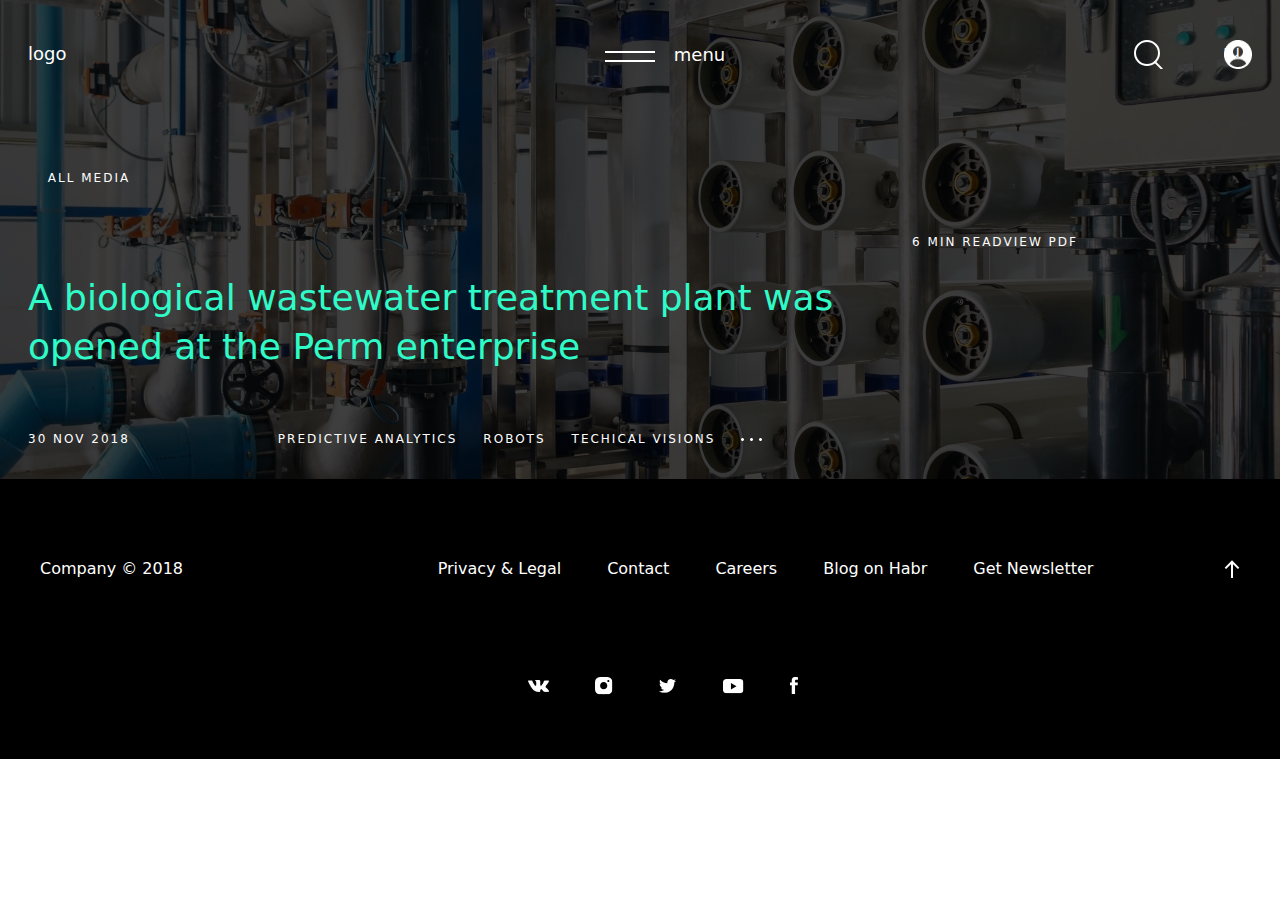
==== src/page2.html @ 797712ee "page2_1" ====
<!DOCTYPE html>
<html lang="en">
<head>
    <meta charset="UTF-8">
    <meta http-equiv="X-UA-Compatible" content="IE=edge">
    <meta name="viewport" content="width=device-width, initial-scale=1.0">
    <title>Page 2</title>
    <link rel="stylesheet" href="style/bootstrap-reboot.min.css">
    <link rel="stylesheet" href="style/style.css">
</head>
<body>
    <header class="header" id="header">
        <!-- <div class="menu_overlay">
            
            <ul class="menu">
                
                <div id="toggle-close" class="menu_text">X</div>
                <li><a href="index.html">Home</a></li>
                <li><a href="index.html">Page 1</a></li>
                <li><a href="index.html">Page 2</a></li>
            </ul>
           
        </div> -->
        <div class="header_container">
            
            <div class="header_wrapper">
                <div class="logo">logo</div>
                <div class="header_menu">
                    
                    <div class="menu_line" ></div>
                    <div id="toggle" class="menu_text">menu</div>

                </div>             
                <div class="header_btn">
                    <img src="icon/search.svg" alt="" class="header_search">
                    <img src="icon/account.png" alt="" class="header_account">
                    
                </div>
               
            </div>
            <div class="header_lang">ru</div>
        </div>
    </header>

    <section class="main_title">
        
        <div class="title_container">
            <div class="title_row">
                <div class="all_media">
                    <img src="icon/back.svg" alt=""> 
                <span>all media</span>    
                </div>
                <div class="time_read">
                        <div class="text_counter">6 min read</div>
                        <div class="view_pdf">view pdf</div>
                    </div>
                
                    <div class="title">
                        <h1>A biological wastewater treatment plant was <br>opened at the Perm enterprise</h1>
                    </div>
                <div class="subtitle">
                    <div class="date_subtitle">30 nov 2018</div>
                    <div class="descr_subtitle">
                        <div class="category_subtitle"><div class="category_item">Predictive analytics</div>
                        <div class="category_item">robots</div>
                        <div class="category_item">techical visions</div>
                        <div class="category_item">
                            <img src="icon/Oval (1).png" alt="">
                            <img src="icon/Oval (1).png" alt="">
                            <img src="icon/Oval (1).png" alt="">
                        </div>
                    </div>     
                    </div>
                </div>            
            </div>
        </div>
 </section>


    <footer>
        <div class="container">
            <div class="footer_container">
                <div class="footer_row">
                    <div class="footer_company">Company © 2018</div>
                    <ul class="footer_menu">
                        <li><a href="#"></a>Privacy & Legal</li>
                        <li><a href="#"></a>Contact</li>
                        <li><a href="#"></a>Careers</li>
                        <li><a href="#"></a>Blog on Habr</li>
                        <li><a href="#"></a>Get Newsletter</li>
                    </ul>
                    <div class="up_arrow">
                        <a href="#"><img class="up_arrow" src="icon/up_arrow.svg" alt=""></a>
                    </div>
    
                </div>
                <div class="footer_social">
                    <img src="icon/social/Fill 1.png" alt="">
                    <img src="icon/social/inst.svg"alt="">
                    <img src="icon/social/twitter.svg" alt="">
                    <img src="icon/social/youtube.svg" alt="">
                    <img src="icon/social/facebook.svg" alt="">
                </div>
            </div>
            

        </div>
    </footer>

    <script src="https://code.jquery.com/jquery-3.6.0.min.js" integrity="sha256-/xUj+3OJU5yExlq6GSYGSHk7tPXikynS7ogEvDej/m4=" crossorigin="anonymous"></script>
<script src="js/script.js"></script>

</body>
</html>
---- src/style/style.css ----
@import url('https://fonts.googleapis.com/css2?family=Roboto:ital,wght@0,100;0,300;0,400;0,500;0,700;0,900;1,100;1,300;1,400;1,500;1,700;1,900&display=swap');

* {
    box-sizing: border-box;
    margin: 0;
    padding: 0;
}

body {
    font-family: 'Roboto' sans-serif;
}


.header{ 
    position: relative;
    display: flex;
    flex-wrap: wrap;
    /* background-color: black; */
    color: white;
    padding-top: 40px;

}

.header .logo {
    font-style: normal;
    font-weight: 500;
    font-size: 18px;
    color: #FFFFFF;

}

.header_container {
    width: 1224px;
    margin: 0 auto;
}

.header_wrapper {
    position: relative;
    display: flex;
    justify-content: space-between;
}

.header .header_btn{
    display: flex;
    flex-wrap: wrap;
    max-width: 120px;
    
}

.header .header_lang {
    position: absolute;
    right: 40px;
    top: 40px;
}

.header .menu_overlay {
    position: fixed;
    top: 0;
    bottom: 0;
    left: 0;
    right: 0;
    background-color: rgba(0,0,0,0);
    display: flex;
    justify-content: center;
    align-items: center;
}

.header .menu_overlay.active{
    z-index:4;
	background-color: rgba(0,0,0,1);
}

.header .menu {
    background-color: rgba(0,0,0,1);
    list-style: none;
    width: 100%;
    text-align: center;
    transition: all .5s;
    transform: scale(0);
}


.menu_overlay.active .menu{
    z-index: 5;
	transform: scale(1);	
}

.header .menu li a {
    display: block;
    font-size: 3em;
    font-weight: 700;
    text-decoration: none;
}

.header .header_menu {
    min-width: 120px;
    display: flex;
    justify-content: space-between;
    align-items: center;
    margin-left: 130px;
}



.header .menu_line {
    position:relative;
}

.header .menu_line::after {
    content:"";
    position:absolute;
    border-top:2px solid white;
    width:50px;
    bottom: 2px;
}

.header .menu_line::before {
    content:"";
    position:absolute;
    border-top:2px solid white;
    width:50px;
    margin-top: 5.5px;
    
}

.header .menu_text {
    z-index: 1;
    font-style: normal;
    font-weight: 500;
    font-size: 18px;
    line-height: 21px;
    color: #FFFFFF;
    cursor: pointer;
}

.header .header_btn .header_search {
    padding-right: 61px;
}

.header .header_search {
    display: block;
}

.header .header_account {
    display: block;
}


.promo_container {
    margin: 0 auto;
    max-width: 1224px;
}

.promo {
    padding-top: 134px;
    margin-top: -70px;
    min-height: 660px;
    background-color: black;
}

.promo .row h1 {
    font-style: normal;
    font-weight: normal;
    font-size: 94px;
    color: #FFFFFF;
}

.promo .row {
    display: flex;
    flex-wrap: wrap;
    justify-content: space-between;
    align-items: center;
}

.promo .row .item {
    max-width: 600px;
    max-height: 226px;
    position: relative;
}

.promo .promo_descr{
    padding-left: 120px;
    font-style: normal;
    font-weight: normal;
    font-size: 20px;
    color: #2FFBC8;
}

.promo .promo_subdescr{
    position:absolute;
    top: 58px;
    font-style: normal;
    font-weight: normal;
    font-size: 94px;
    color: #FFFFFF;
    mix-blend-mode: normal;
    opacity: 0.1;
}

.promo span{
    content:"";
    position:absolute;
    border-top:1px solid #2FFBC8;
    width:80px;   
    top: 13px;
}

.container {
    max-width: 1200px;
    margin: 0 auto;
}

.blog .blog_cards {
    display: flex;
    flex-wrap: wrap;
    position: relative;
    bottom: 190px;
}

.blog .blog_card {
    max-width: 399px;
    max-height: 444px;
    margin-top: 48px;
    margin-right: 1px;
}

.blog .blog_card .card_subtitle {
    display: flex;
    margin-top: 24px;
}

.blog .blog_card .card_subtitle .card_date{
    font-style: normal;
    font-weight: 500;
    font-size: 12px;
    letter-spacing: 2px;
    text-transform: uppercase;
    color: #000000;
    mix-blend-mode: normal;
    opacity: 0.5;
    
    margin-right: 26px;
}

.blog .blog_card .card_subtitle .card_category {
    font-style: normal;
    font-weight: 500;
    font-size: 12px;
    letter-spacing: 2px;
    text-transform: uppercase;
    color: #000000;
    mix-blend-mode: normal;
    opacity: 0.5;
    padding-right: 25px;
}

.blog .blog_card .card_title {
    margin-top: 24px;
    font-style: normal;
    font-weight: bold;
    font-size: 16px;    
    color: #121212;
}

.blog .blog_card .card_dots {
    display: flex;
    justify-content: center;
    align-items: center;
    background-image: url('/icon/Oval.png');
}

.blog .blog_card .card_dots:nth-child(2n) {
    display: none;
}

.blog .blog_card .card_dots img{
    margin-right: 4px;
}

footer {
    position: relative;
    min-height: 280px;
    background-color: black;
}

footer .footer_row {
    padding-top: 78px;
    display: flex;
    justify-content: space-between;
    flex-wrap: wrap;
}

footer .footer_company {
    color: white;
}

footer .footer_menu {
    display: flex;
    flex-wrap: wrap;
    margin-left: 46px;
    list-style: none;
    color: white;
}


footer .footer_menu li a{
    margin-left: 46px;
}

footer .footer_social {
    display: flex;
    justify-content: center;
    align-items: center;
    padding-top: 80px;  
}

footer .footer_social img{
    display: block;
    margin-left: 46px;
}

@media screen and (max-width: 550px) {
.header_container {
    padding: 0 20px;
}

.header .header_btn .header_search {
    padding-right: 10px;
}

.header .header_menu {
    margin-left: 75px;
}

.header .header_account {
    padding-right: 10px;
}

.header .header_lang {
    position: absolute;
    right: -17px;
    top: 43px;
}

.container {
    margin-top: 120px;
    padding: 0 20px;
    display: flex;
    justify-content: center;
    align-items: center;
    flex-direction: row;  
}

footer .footer_menu {
    flex-direction: column;
    justify-content: center;
    align-items: center;
    margin: 0;

}

footer .footer_menu ol,ul{
    padding-left: 0;
    margin: 0;

}

footer .footer_row {
    display: block;
    text-align: center;
}

footer .footer_social {
    padding-bottom: 30px;
}

}


/* PAGE2 */

.main_title {
    display: flex;
    flex-wrap: wrap;
    min-height: 480px;
    margin-top: -70px;
    background: url('../img/bg_img.jpg') no-repeat center center/ cover;
    
}

.main_title .all_media {
    padding-top: 170px;

    font-style: normal;
    font-weight: 500;
    font-size: 12px;
    text-transform: uppercase;
    letter-spacing: 2px;
    color: #FFFFFF;
}

.main_title .all_media img {
    position: relative;
    left: -52px
}

.main_title .time_read {
    display: flex;
    justify-content: flex-end;
    padding-top: 46px;
    margin-right: 174px;
    color: white;
    font-style: normal;
    font-weight: 500;
    font-size: 12px;
    letter-spacing: 2px;
    text-transform: uppercase;


}

.main_title .title {
    display: flex;
    flex-wrap: wrap;
    color: white;
    padding-top: 22px;
}

.main_title .title h1 {

    font-style: normal;
    font-weight: normal;
    font-size: 36px;
    line-height: 49px;
    color: #2FFBC8;

}

.main_title .title_container {
    margin: 0 auto;
    min-width: 1224px;
}

.main_title .title_row {
    display: flex;
    flex-wrap: wrap;
    flex-direction: column;
}

.main_title .title_row .title_item {
    padding: 50px 0;
    text-align: center;
    background: coral;
    width: 100%;
}

.main_title .title_row .subtitle {
    display: flex;
    color: white;
    padding-top: 51px;
}

.main_title .title_row .subtitle .date_subtitle {
    font-style: normal;
    font-weight: 500;
    font-size: 12px;
    letter-spacing: 2px;
    text-transform: uppercase;
    color: #FFFFFF;
    padding-right: 148px;
    
}

.main_title .title_row .category_subtitle {
    display: flex;
    justify-content: space-between;
    font-style: normal;
    font-weight: 500;
    font-size: 12px;
    letter-spacing: 2px;
    text-transform: uppercase;
    
    color: #FFFFFF;

   
}

.main_title .title_row .category_subtitle .category_item {
    padding-right: 26px;
}
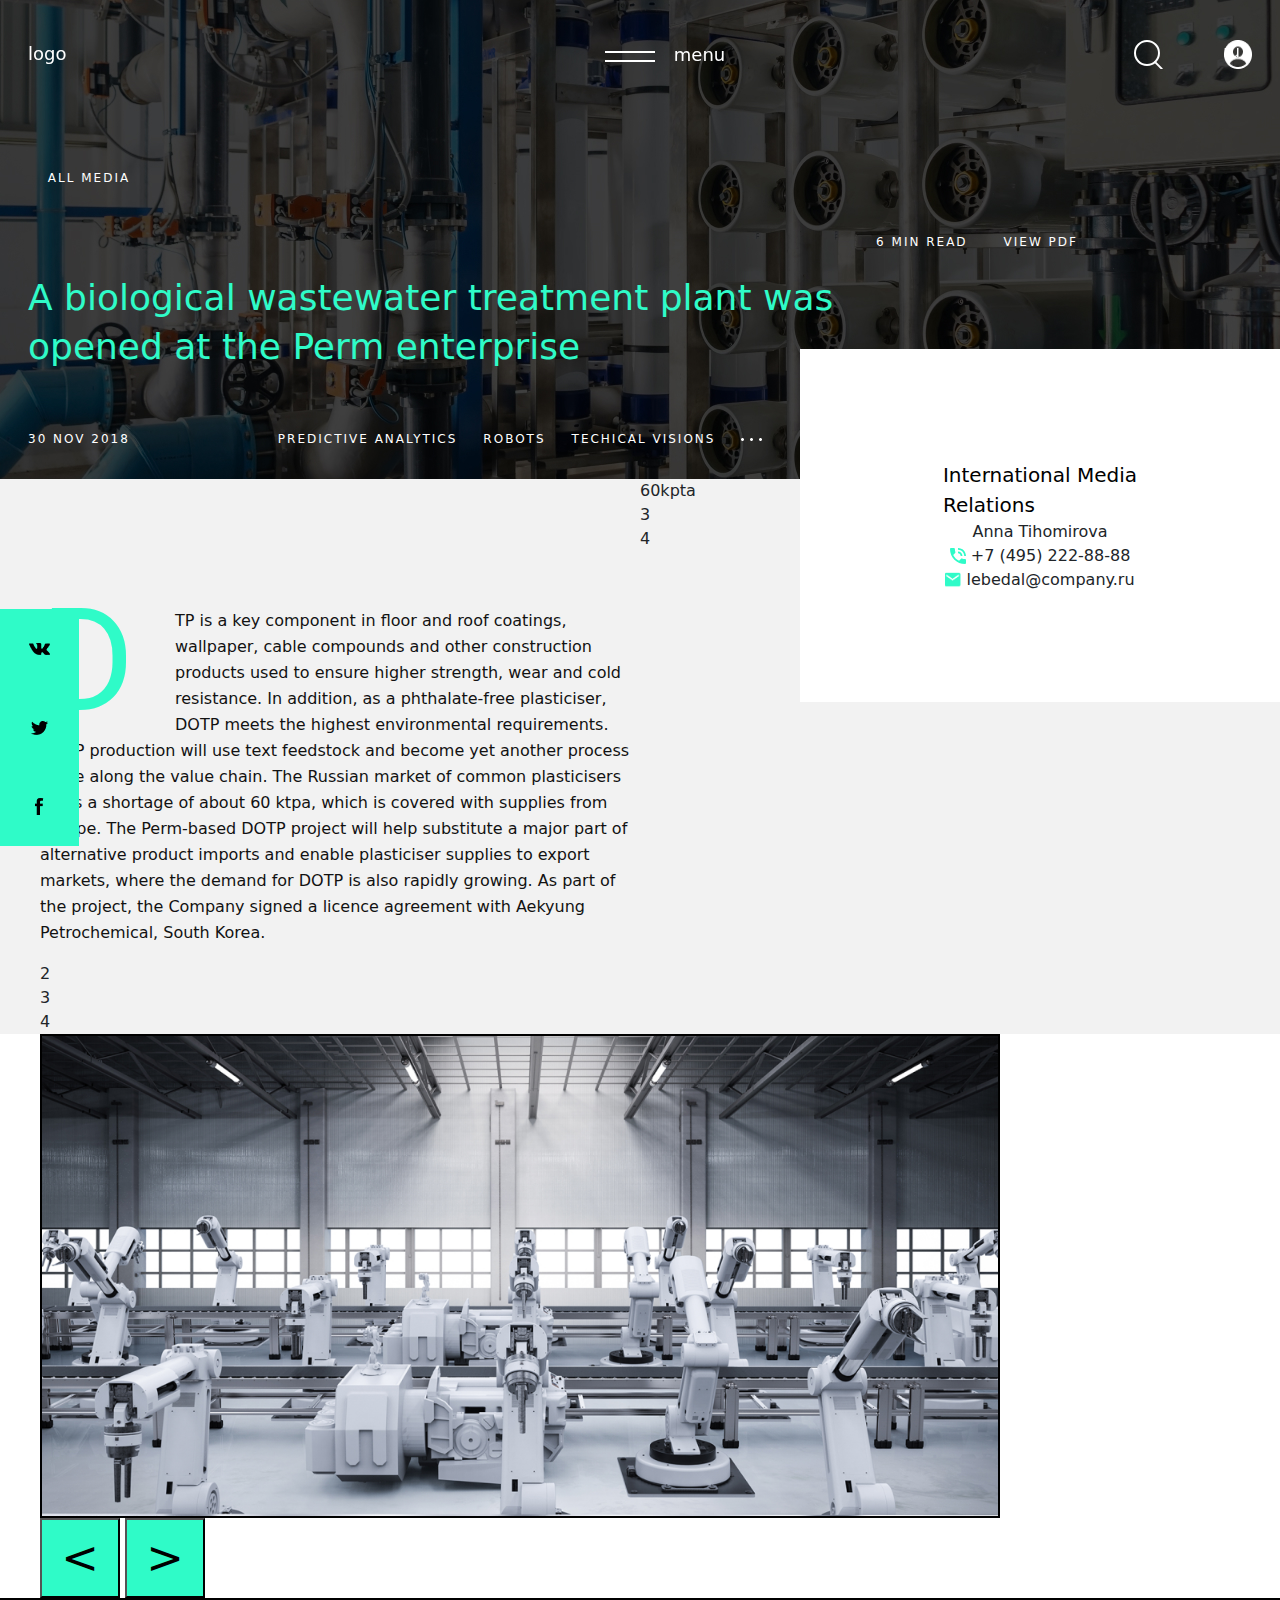
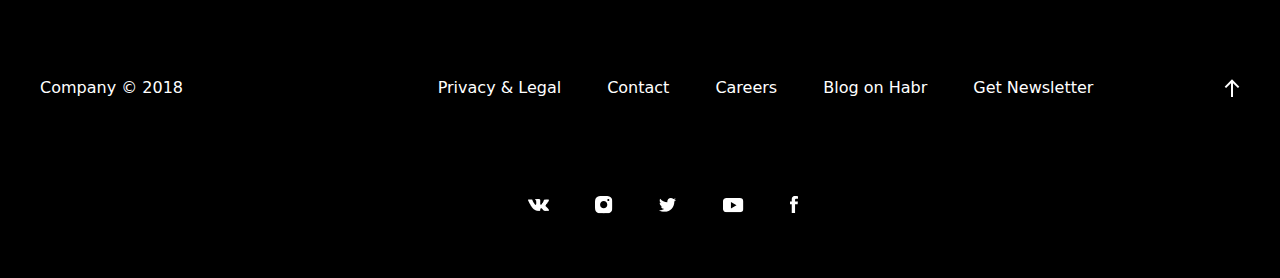
==== commit fad8609b: "adaptiv-slider add" ====
--- a/src/page2.html
+++ b/src/page2.html
@@ -7,10 +7,11 @@
     <title>Page 2</title>
     <link rel="stylesheet" href="style/bootstrap-reboot.min.css">
     <link rel="stylesheet" href="style/style.css">
+    <meta name="viewport" content="width=device-width, initial-scale=1">
 </head>
 <body>
     <header class="header" id="header">
-        <!-- <div class="menu_overlay">
+        <div class="menu_overlay">
             
             <ul class="menu">
                 
@@ -20,7 +21,7 @@
                 <li><a href="index.html">Page 2</a></li>
             </ul>
            
-        </div> -->
+        </div>
         <div class="header_container">
             
             <div class="header_wrapper">
@@ -76,6 +77,79 @@
         </div>
  </section>
 
+ <section class="main_text">
+    <div class="social">
+        <div class="social_item">
+            <img src="icon/vk.png" alt="">
+        </div>
+        <div class="social_item">
+            <img src="icon/twitter.png" alt="">
+        </div>
+        <div class="social_item">
+            <img src="icon/fb.png" alt="">
+        </div>
+    </div>
+     <div class="container">
+         <div class="main_text__grid">
+            <div class="main_text__column">
+                <div class="main_text__row">
+                    <div class="text_field">
+                        <p><span class="big_symbol">D</span>TP is a key component in floor and roof coatings, wallpaper, cable compounds and other construction products used to ensure higher strength, wear and cold resistance. In addition, as a phthalate-free plasticiser, DOTP meets the highest environmental requirements. DOTP production will use text feedstock and become yet another process stage along the value chain. The Russian market of common plasticisers faces a shortage of about 60 ktpa, which is covered with supplies from Europe. 
+
+                            The Perm-based DOTP project will help substitute a major part of alternative product imports and enable plasticiser supplies to export markets, where the demand for DOTP is also rapidly growing. As part of the project, the Company signed a licence agreement with Aekyung Petrochemical, South Korea.</p>
+                    </div>
+                    
+                    <div class="item">2</div>
+                    <div class="item">3</div>
+                    <div class="item">4</div>
+                </div>
+             </div>
+             <div class="main_text__column">
+                <div class="main_text__row">
+                    <div class="contact_info">
+                        <div class="contact_block">
+                            <div class="contact_info__title">
+                                International Media<br> Relations
+                            </div>
+                            <div class="contact_info__name">
+                                Anna Tihomirova
+                            </div>
+                            <div class="contact_info__phone"><img src="icon/call.svg" alt=""> +7 (495) 222-88-88</div>
+                            <div class="contact_info__email"><img width="16px" src="icon/email.PNG" alt=""> lebedal@company.ru</div>
+                        </div>
+                        <span class="big_symbol green">60</span><span class=" green">kpta</span>
+                    </div>
+                        
+                    <div class="item">
+                        
+                    </div>
+                    <div class="item">3</div>
+                    <div class="item">4</div>
+                </div>
+             </div>
+         </div>
+         
+         
+     </div>
+ </section>
+
+ <section>
+    <div class="container">
+        <div class="slider_container">
+            <div class="slider">
+                <div class="slider_line">
+                    <img src="img/slider/slide1.jpg" alt="">
+                    <img src="img/slider/slide2.jpg" alt="">
+                    <img src="img/slider/slide3.jpg" alt="">
+                </div>
+                
+            </div>
+            <button class="button slider-prev"><</button>
+            <button class="button slider-next">></button>
+        </div>
+        
+    </div>
+ </section>
 
     <footer>
         <div class="container">
@@ -109,6 +183,7 @@
 
     <script src="https://code.jquery.com/jquery-3.6.0.min.js" integrity="sha256-/xUj+3OJU5yExlq6GSYGSHk7tPXikynS7ogEvDej/m4=" crossorigin="anonymous"></script>
 <script src="js/script.js"></script>
+<script src="js/slider.js"></script>
 
 </body>
 </html>--- a/src/style/style.css
+++ b/src/style/style.css
@@ -415,9 +415,11 @@
     font-size: 12px;
     letter-spacing: 2px;
     text-transform: uppercase;
-
-
-}
+ }
+
+ .main_title .time_read .view_pdf {
+     padding-left: 36px;
+ }
 
 .main_title .title {
     display: flex;
@@ -427,18 +429,16 @@
 }
 
 .main_title .title h1 {
-
     font-style: normal;
     font-weight: normal;
     font-size: 36px;
     line-height: 49px;
     color: #2FFBC8;
-
 }
 
 .main_title .title_container {
     margin: 0 auto;
-    min-width: 1224px;
+    width: 1224px;
 }
 
 .main_title .title_row {
@@ -487,4 +487,103 @@
 
 .main_title .title_row .category_subtitle .category_item {
     padding-right: 26px;
+}
+
+.main_text {
+    position: relative;
+    background-color: #F2F2F2;
+}
+
+.main_text .main_text__grid{
+    display: flex;
+}   
+
+.main_text .main_text__column{
+    display: flex;
+}   
+
+.main_text .social {
+    position: absolute;
+    top: 130px;
+    display: flex;
+    flex-direction: column;
+    
+}
+
+.main_text .social .social_item {
+    display: flex;
+    justify-content: center;
+    align-items: center;
+    width: 79px;
+    height: 79px;
+    background: #2FFBC8;
+}
+
+
+.main_text .text_field {
+    margin-top: 129px;
+    max-width: 600px;
+    font-style: normal;
+    font-weight: normal;
+    font-size: 16px;
+    line-height: 26px;
+    color: #121212;
+
+}
+
+.main_text .text_field .big_symbol{
+    float: left;
+    padding: 40px;
+    padding-left: 0;
+    font-family: Roboto;
+    font-style: normal;
+    font-weight: normal;
+    font-size: 144px;
+    color: #2FFBC8;
+}
+
+.main_text .contact_block {
+    width: 480px;
+    Height: 353px;
+    background-color: white;
+    display: flex;
+    flex-direction: column;
+    justify-content: center;
+    align-items: center;
+    position: absolute;
+    top: -130px;
+    right: 0;
+}
+
+.main_text .contact_info .contact_info__title{
+    font-style: normal;
+    font-weight: normal;
+    font-size: 20px;
+    color: #000000;
+}
+
+.main_text .contact_block
+
+.green {
+    color: #2FFBC8;
+}
+
+.slider {
+    border: 2px solid #000;
+    max-width: 80%;
+    overflow: hidden;
+}
+
+.slider .slider_line {
+    display: flex;
+    background-color: coral;
+    transition: all ease 1s;
+}
+
+.slider_container .button{
+    position: relative;
+    width: 80px;
+    height: 80px;
+    background-color: #2FFBC8;
+    font-size: 45px;
 }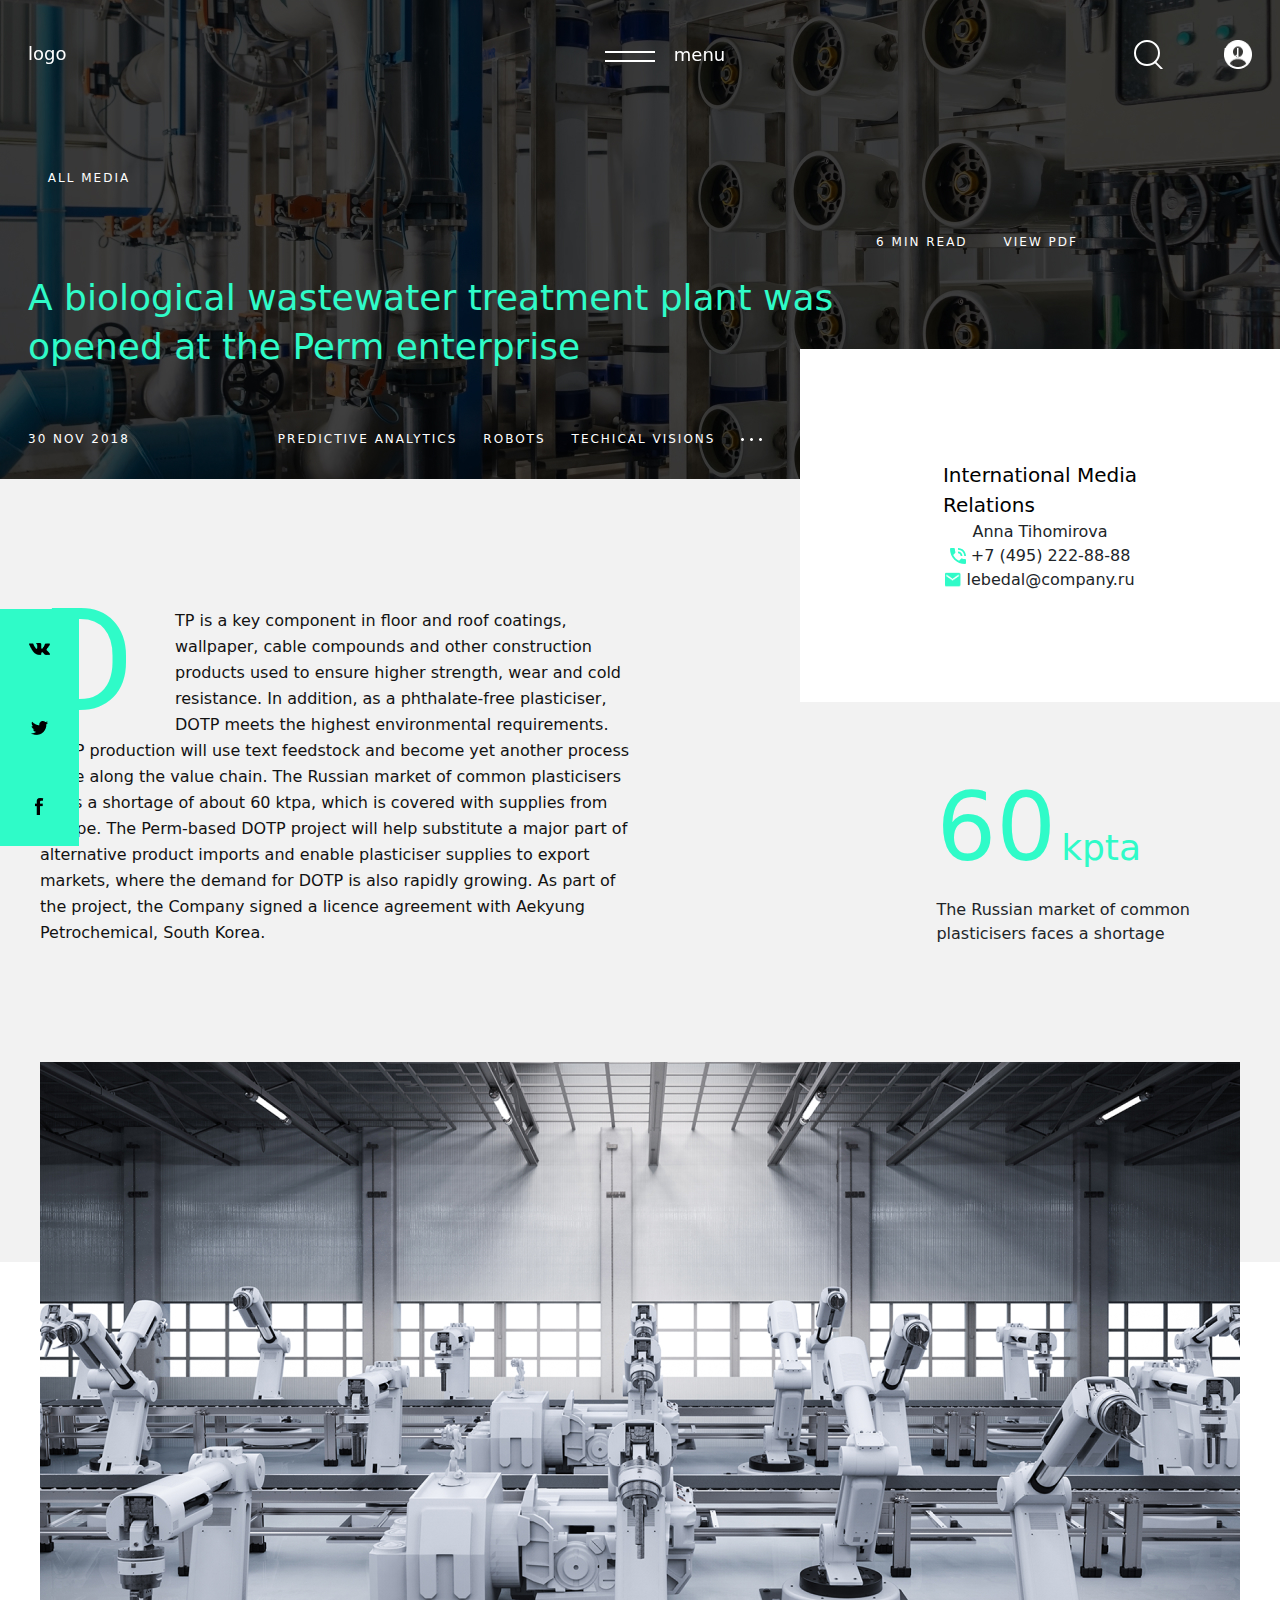
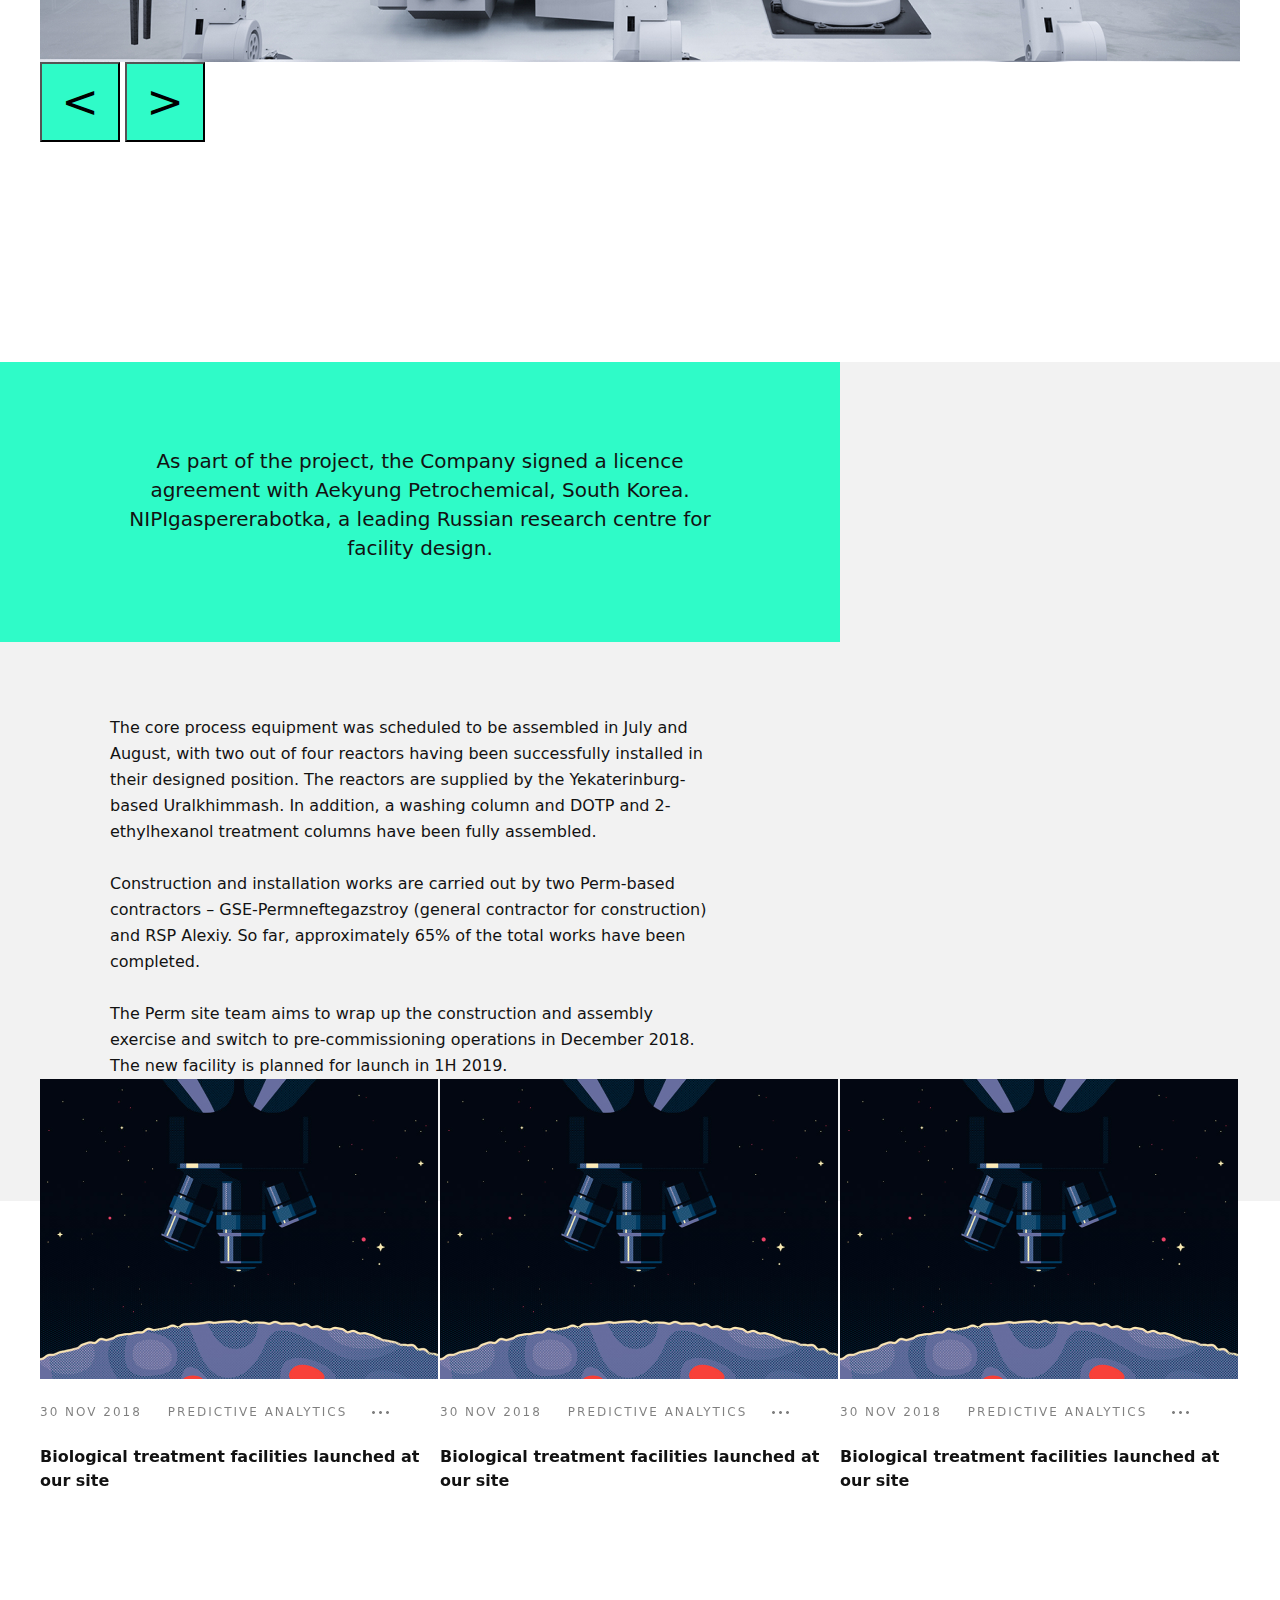
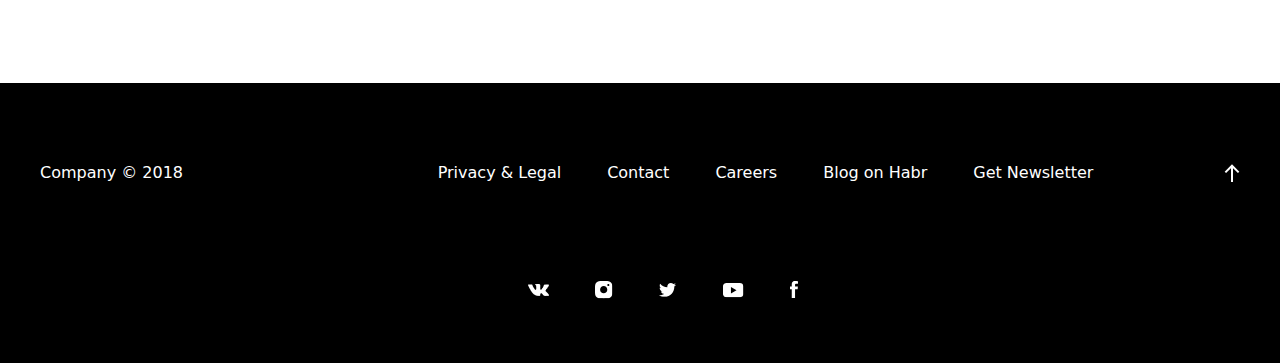
==== commit ff9f730a: "page2_2" ====
--- a/src/page2.html
+++ b/src/page2.html
@@ -17,8 +17,8 @@
                 
                 <div id="toggle-close" class="menu_text">X</div>
                 <li><a href="index.html">Home</a></li>
-                <li><a href="index.html">Page 1</a></li>
-                <li><a href="index.html">Page 2</a></li>
+                <li><a href="page2.html">Page 1</a></li>
+                
             </ul>
            
         </div>
@@ -99,9 +99,7 @@
                             The Perm-based DOTP project will help substitute a major part of alternative product imports and enable plasticiser supplies to export markets, where the demand for DOTP is also rapidly growing. As part of the project, the Company signed a licence agreement with Aekyung Petrochemical, South Korea.</p>
                     </div>
                     
-                    <div class="item">2</div>
-                    <div class="item">3</div>
-                    <div class="item">4</div>
+                    
                 </div>
              </div>
              <div class="main_text__column">
@@ -117,14 +115,15 @@
                             <div class="contact_info__phone"><img src="icon/call.svg" alt=""> +7 (495) 222-88-88</div>
                             <div class="contact_info__email"><img width="16px" src="icon/email.PNG" alt=""> lebedal@company.ru</div>
                         </div>
-                        <span class="big_symbol green">60</span><span class=" green">kpta</span>
-                    </div>
-                        
-                    <div class="item">
-                        
-                    </div>
-                    <div class="item">3</div>
-                    <div class="item">4</div>
+                        
+                    </div>
+                        
+                    <div class="sub_text">
+                        <span class="big_symbol green">60</span>
+                        <span class="kpta green">kpta</span>
+                        <p>The Russian market of common<br> plasticisers faces a shortage</p>
+                    </div>
+                    
                 </div>
              </div>
          </div>
@@ -150,6 +149,100 @@
         
     </div>
  </section>
+
+<section class="main_text">
+    <div class="main_text__container">
+        <div class="main_text__grid">
+            <div class="main_text__column">
+                <div class="main_text__row">
+                    <div class="action_block">
+                        <p>
+                            As part of the project, the Company signed a licence agreement with Aekyung Petrochemical, South Korea. NIPIgaspererabotka, a leading Russian research centre for facility design.
+                        </p>
+                        
+                    </div> 
+                </div>
+            </div>
+            <div class="main_text__column">
+                    <div class="text_field_2">
+                        <p>
+                            The core process equipment was scheduled to be assembled in July and August, with two out of four reactors having been successfully installed in their designed position. The reactors are supplied by the Yekaterinburg-based Uralkhimmash. In addition, a washing column and DOTP and 2-ethylhexanol treatment columns have been fully assembled.<br><br>
+
+                            Construction and installation works are carried out by two Perm-based contractors – GSE-Permneftegazstroy (general contractor for construction) and RSP Alexiy. So far, approximately 65% of the total works have been completed.<br><br>
+                            
+                            The Perm site team aims to wrap up the construction and assembly exercise and switch to pre-commissioning operations in December 2018. The new facility is planned for launch in 1H 2019.<br><br>
+                        </p>
+                        
+                    </div>
+            </div>
+        </div>
+    </div>
+</section>
+
+
+
+
+
+
+
+
+
+
+
+
+
+ <section class="blog">
+    <div class="container">
+        <div class="blog_cards">
+            <div class="blog_card">
+                <img src="img/card/card (1).png" alt="">
+                <div class="card_subtitle">
+                    <div class="card_date">30 nov 2018</div>
+                    <div class="card_category">Predictive analytics</div>
+                    <div class="card_dots">
+                        <img src="icon/Oval.png" alt="">
+                        <img src="icon/Oval.png" alt="">
+                        <img src="icon/Oval.png" alt="">
+                    </div>
+                </div>
+                <div class="card_title">
+                    Biological treatment facilities launched at our site
+                </div>
+            </div>
+            <div class="blog_card">
+                <img src="img/card/card (1).png" alt="">
+                <div class="card_subtitle">
+                    <div class="card_date">30 nov 2018</div>
+                    <div class="card_category">Predictive analytics</div>
+                    <div class="card_dots">
+                        <img src="icon/Oval.png" alt="">
+                        <img src="icon/Oval.png" alt="">
+                        <img src="icon/Oval.png" alt="">
+                    </div>
+                </div>
+                <div class="card_title">
+                    Biological treatment facilities launched at our site
+                </div>
+            </div>
+            <div class="blog_card">
+                <img src="img/card/card (1).png" alt="">
+                <div class="card_subtitle">
+                    <div class="card_date">30 nov 2018</div>
+                    <div class="card_category">Predictive analytics</div>
+                    <div class="card_dots">
+                        <img src="icon/Oval.png" alt="">
+                        <img src="icon/Oval.png" alt="">
+                        <img src="icon/Oval.png" alt="">
+                    </div>
+                </div>
+                <div class="card_title">
+                    Biological treatment facilities launched at our site
+                </div>
+            </div>
+        </div>
+    </div>
+</section>
+
 
     <footer>
         <div class="container">
--- a/src/style/style.css
+++ b/src/style/style.css
@@ -10,6 +10,10 @@
     font-family: 'Roboto' sans-serif;
 }
 
+
+.green {
+    color: #2FFBC8;
+}
 
 .header{ 
     position: relative;
@@ -496,10 +500,12 @@
 
 .main_text .main_text__grid{
     display: flex;
+    flex-wrap: wrap;
 }   
 
 .main_text .main_text__column{
     display: flex;
+    flex-wrap: wrap;
 }   
 
 .main_text .social {
@@ -528,7 +534,7 @@
     font-size: 16px;
     line-height: 26px;
     color: #121212;
-
+    padding-bottom: 300px;
 }
 
 .main_text .text_field .big_symbol{
@@ -562,15 +568,34 @@
     color: #000000;
 }
 
-.main_text .contact_block
-
-.green {
+.main_text .big_symbol {
+    font-style: normal;
+    font-weight: normal;
+    font-size: 94px;
     color: #2FFBC8;
+
+}
+
+.main_text .kpta {
+    font-style: normal;
+    font-weight: normal;
+    font-size: 36px;
+    color: #2FFBC8;
+}
+
+.main_text .sub_text {
+    position: absolute;
+    right: 90px;
+    bottom: 300px;
+}
+
+.slider_container {
+    position: relative;
+    top: -200px;
 }
 
 .slider {
-    border: 2px solid #000;
-    max-width: 80%;
+    max-width: 100%;
     overflow: hidden;
 }
 
@@ -586,4 +611,42 @@
     height: 80px;
     background-color: #2FFBC8;
     font-size: 45px;
+}
+
+.main_text__container {
+    max-width: 1320px;
+    margin: 20px auto;
+}
+
+.main_text .action_block{
+    display: flex;
+    flex-wrap: wrap;
+    padding: 85px 120px;
+    text-align: center;
+    align-items: center;
+    width: 840px;
+    height: 280px;
+    background-color: #2FFBC8;
+}
+
+.main_text .action_block p {
+    font-style: normal;
+    font-weight: normal;
+    font-size: 20px;
+    line-height: 29px;  
+    color: #121212;
+}
+
+.main_text .text_field_2 p{
+    max-width: 600px;
+    margin-right: 120px;
+    font-style: normal;
+    font-weight: normal;
+    font-size: 16px;
+    line-height: 26px;
+    color: #121212;
+    margin-top: 73px;
+    margin-left: 110px;
+    padding-bottom: 80px;
+    
 }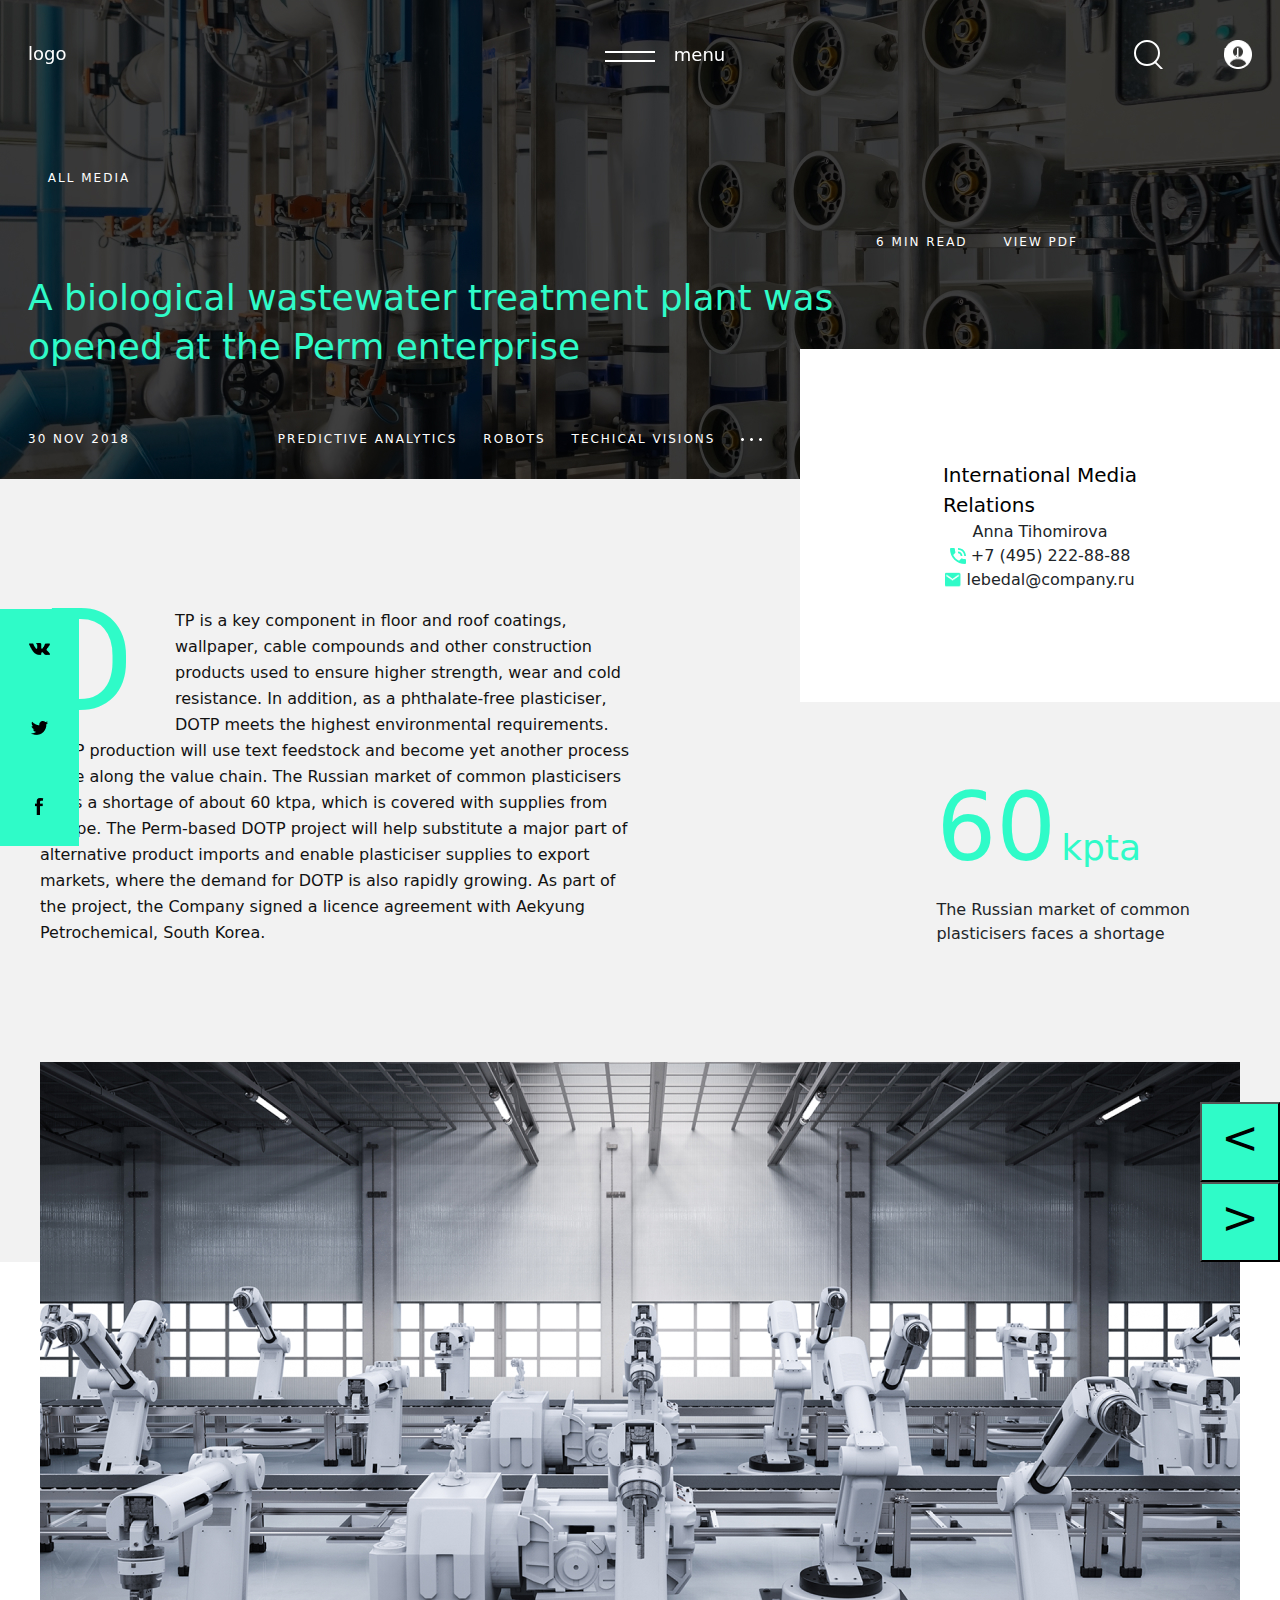
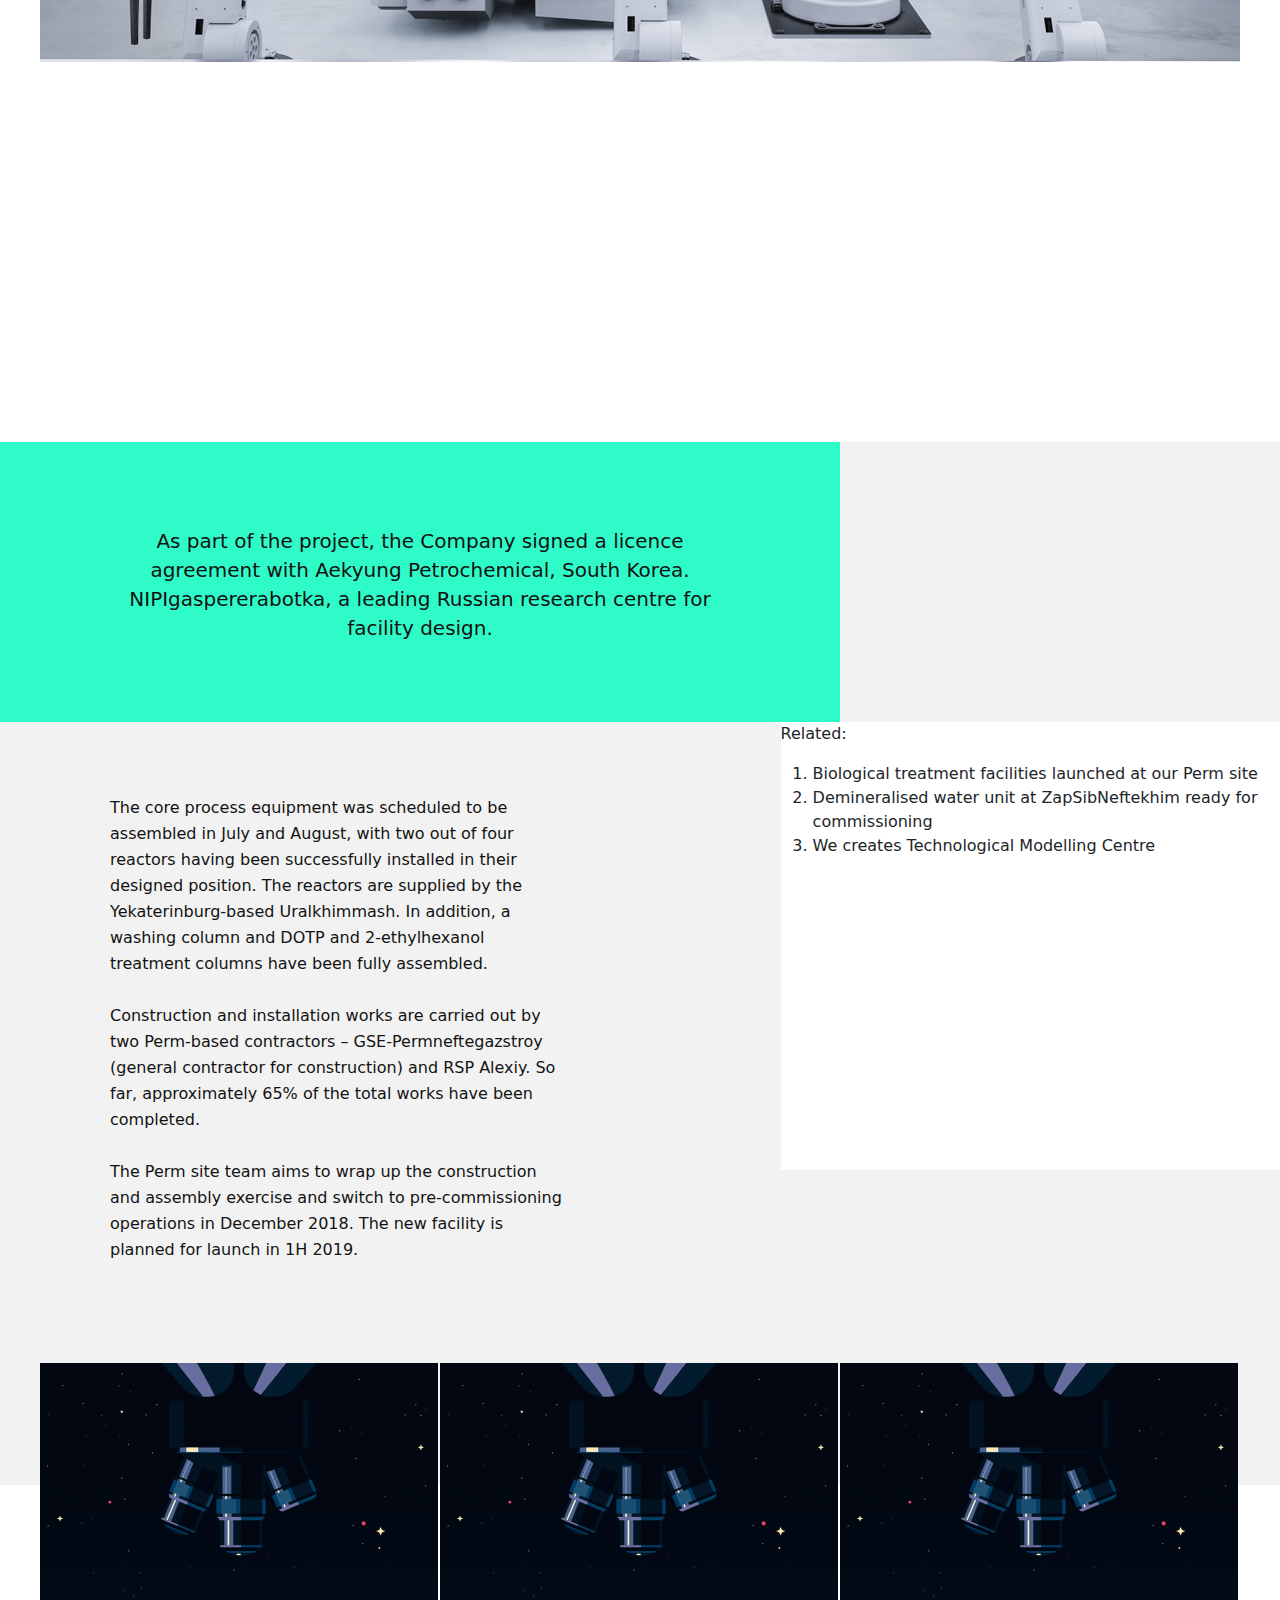
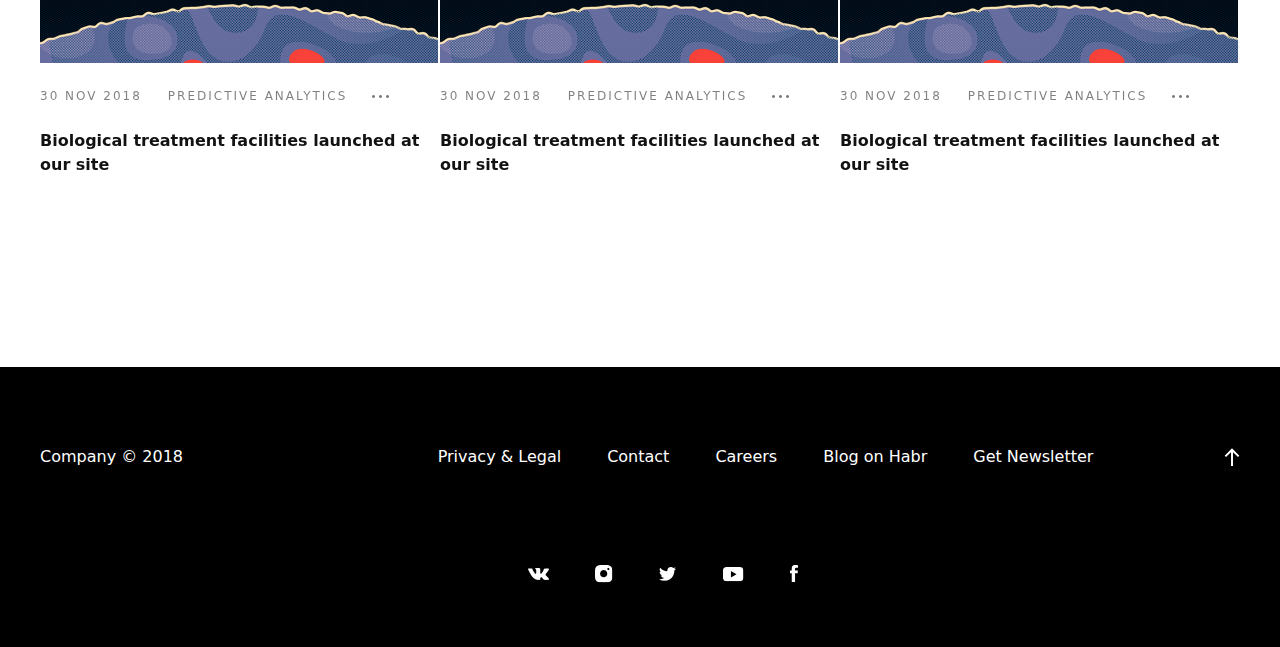
==== commit 3121166e: "page2_4" ====
--- a/src/page2.html
+++ b/src/page2.html
@@ -174,6 +174,14 @@
                         </p>
                         
                     </div>
+                    <div class="text_category">
+                        <p>Related:</p>
+                        <ol class="related_list">
+                            <li>Biological treatment facilities launched at our Perm site</li>
+                            <li>Demineralised water unit at ZapSibNeftekhim ready for commissioning</li>
+                            <li>We creates Technological Modelling Centre</li>
+                        </ol>
+                    </div>
             </div>
         </div>
     </div>
--- a/src/style/style.css
+++ b/src/style/style.css
@@ -505,7 +505,7 @@
 
 .main_text .main_text__column{
     display: flex;
-    flex-wrap: wrap;
+    /* flex-wrap: wrap; */
 }   
 
 .main_text .social {
@@ -607,6 +607,10 @@
 
 .slider_container .button{
     position: relative;
+    display: flex;
+    justify-content: center;
+    left: 1160px;
+    bottom: 560px;
     width: 80px;
     height: 80px;
     background-color: #2FFBC8;
@@ -647,6 +651,12 @@
     color: #121212;
     margin-top: 73px;
     margin-left: 110px;
-    padding-bottom: 80px;
-    
+    padding-bottom: 180px;
+    
+}
+
+.main_text .text_category {
+    background-color: white;
+    margin-left: 92px;
+    height: 448px;
 }